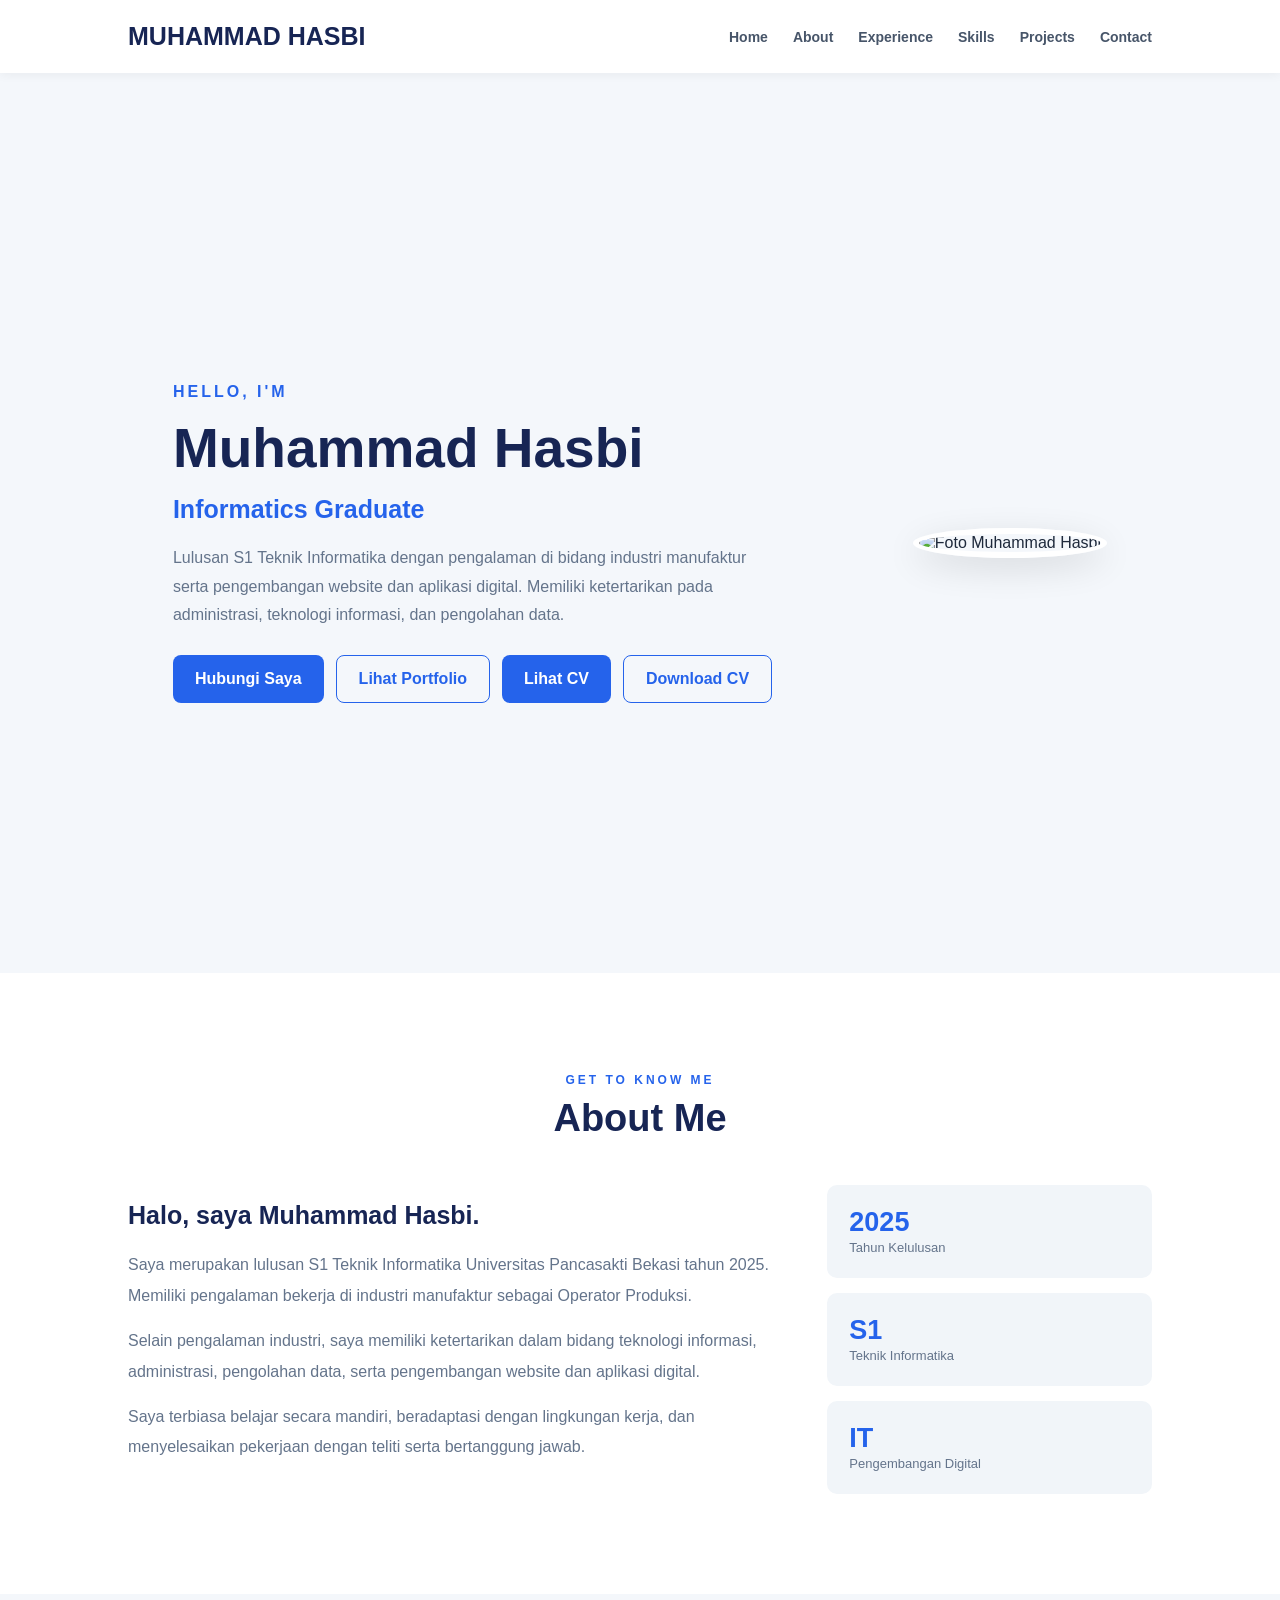
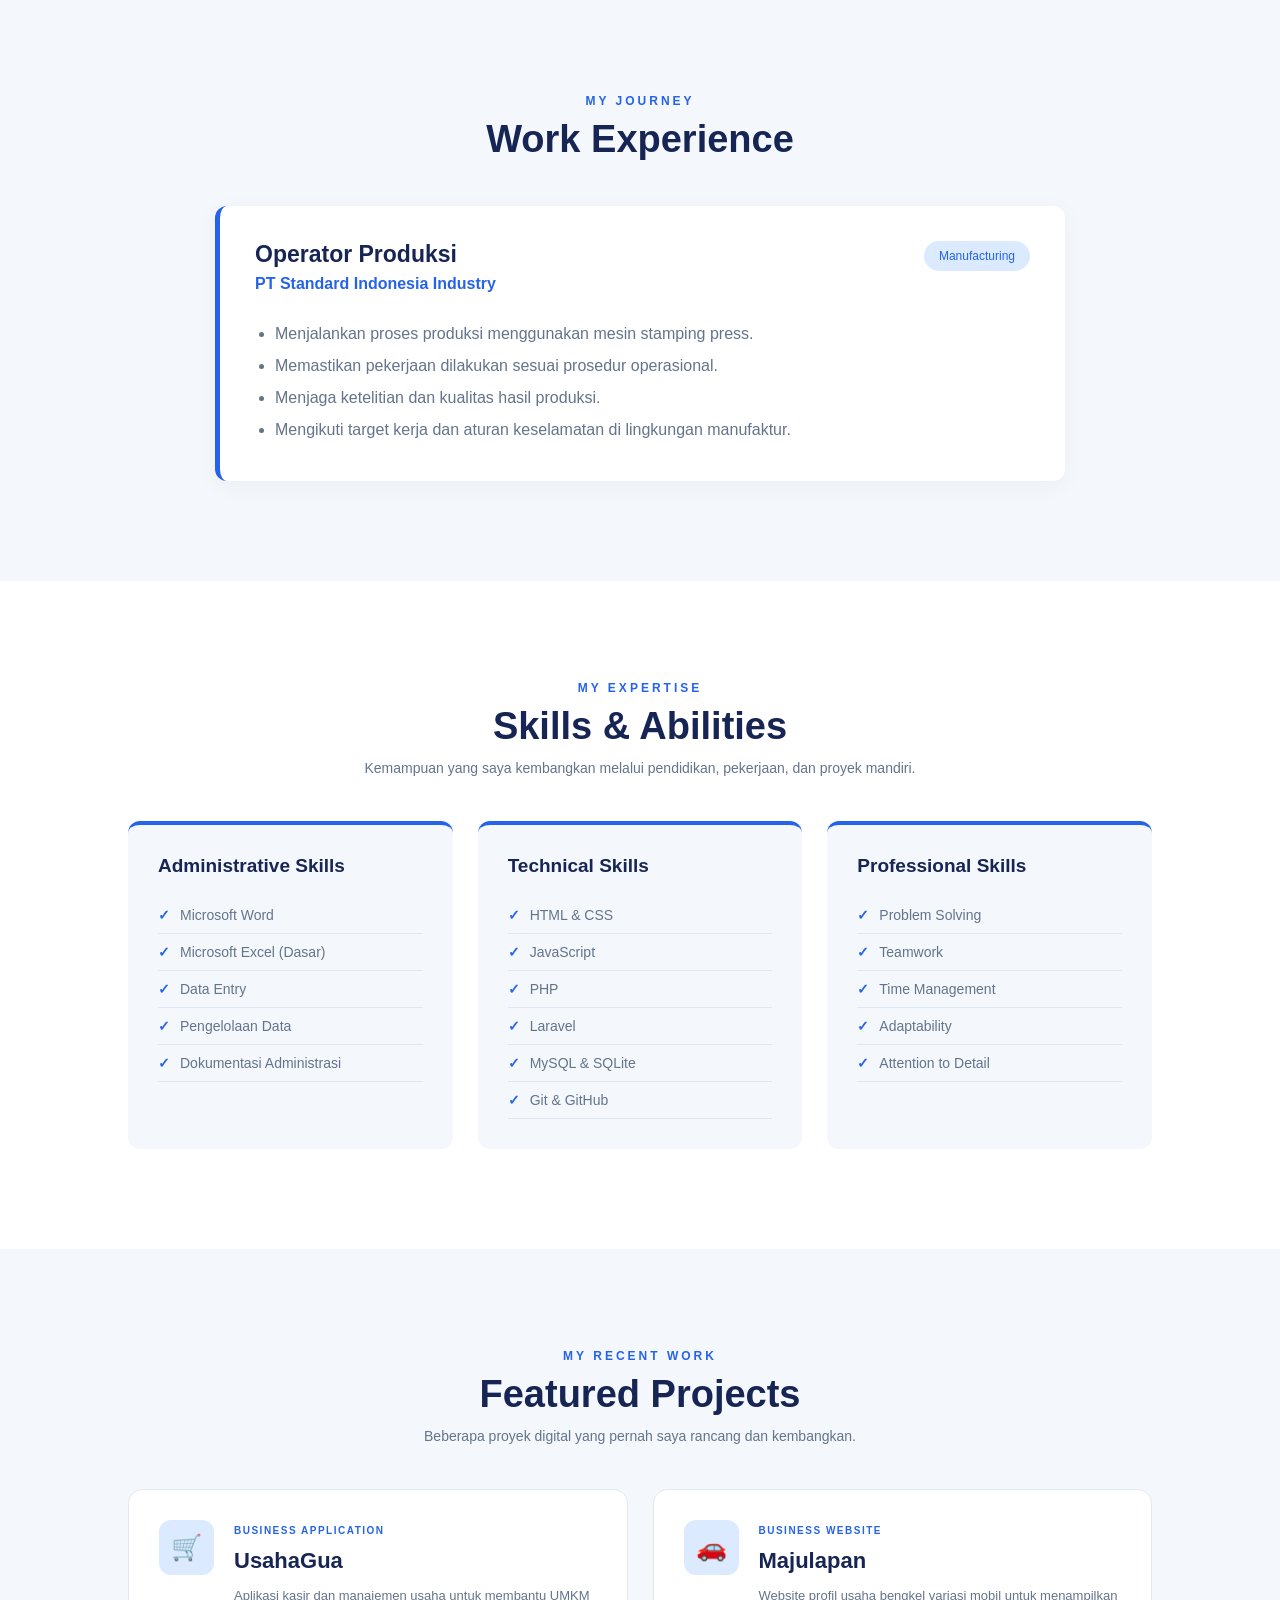
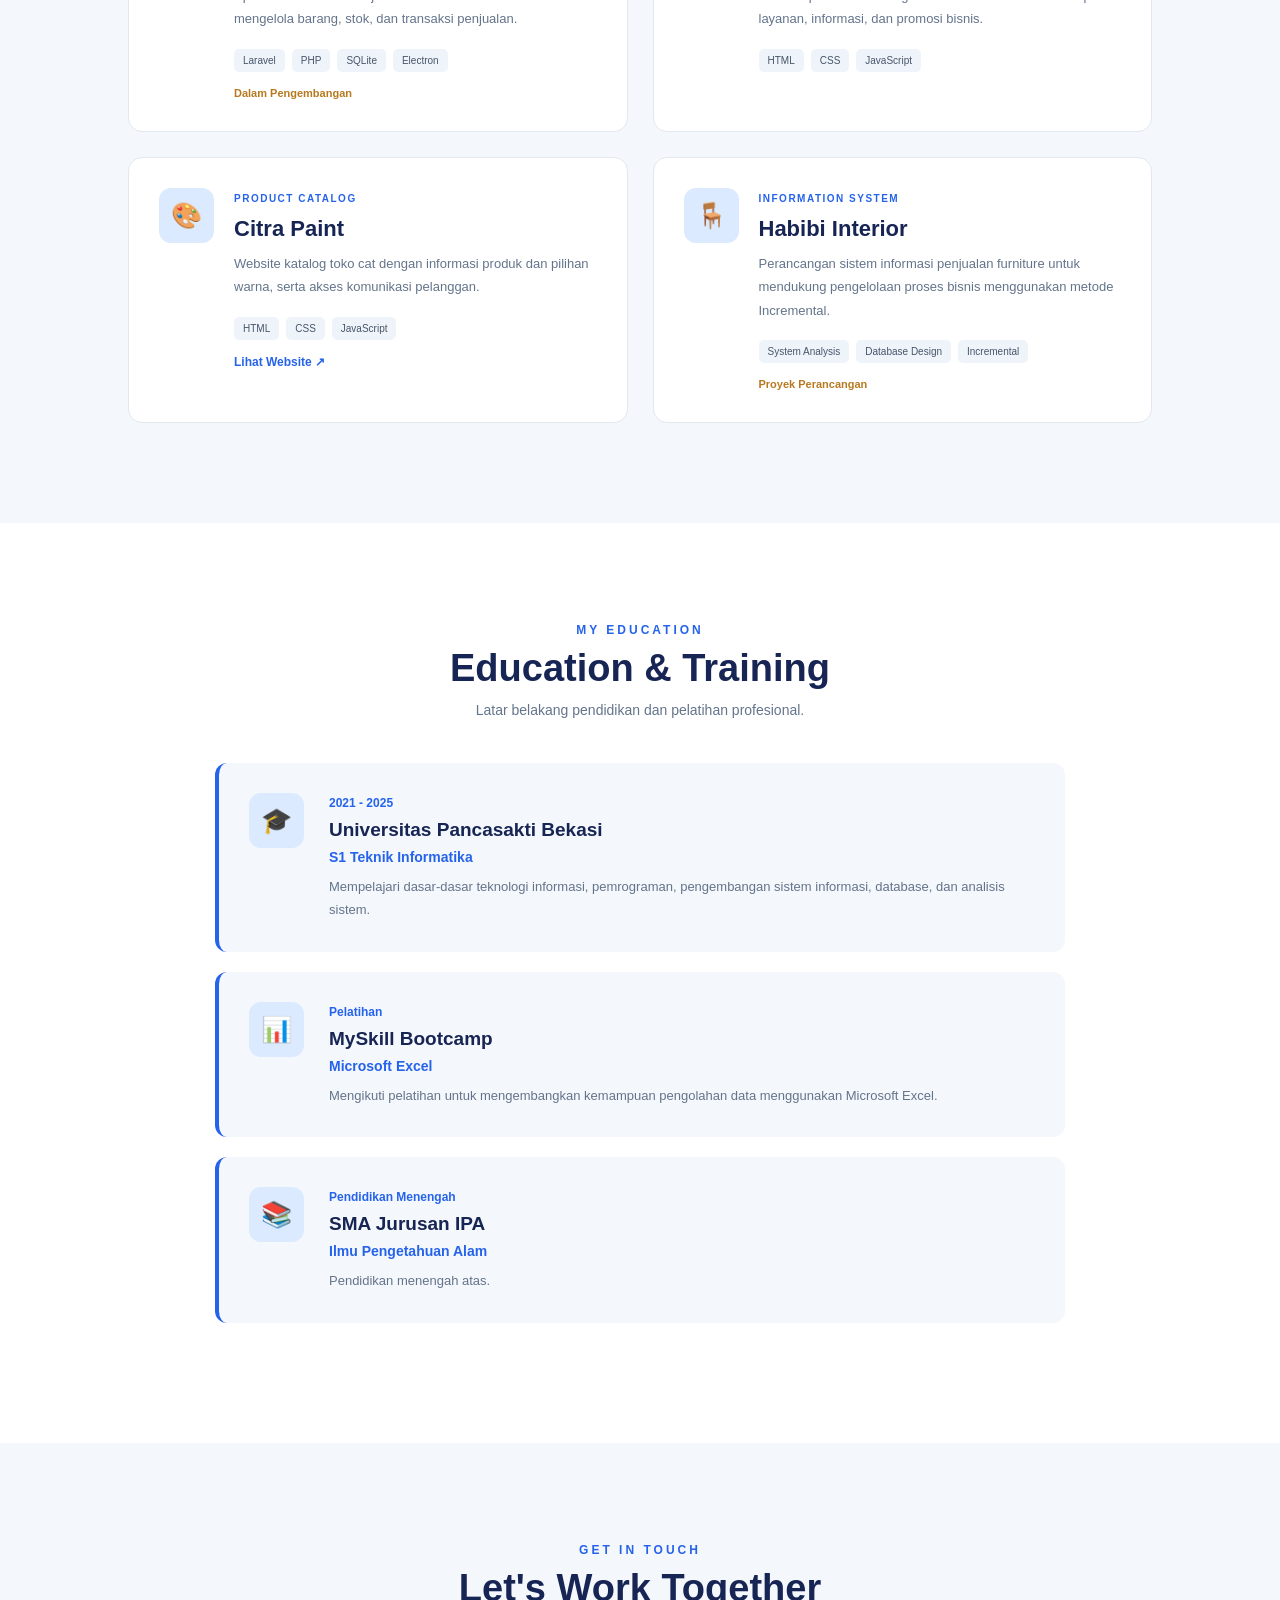
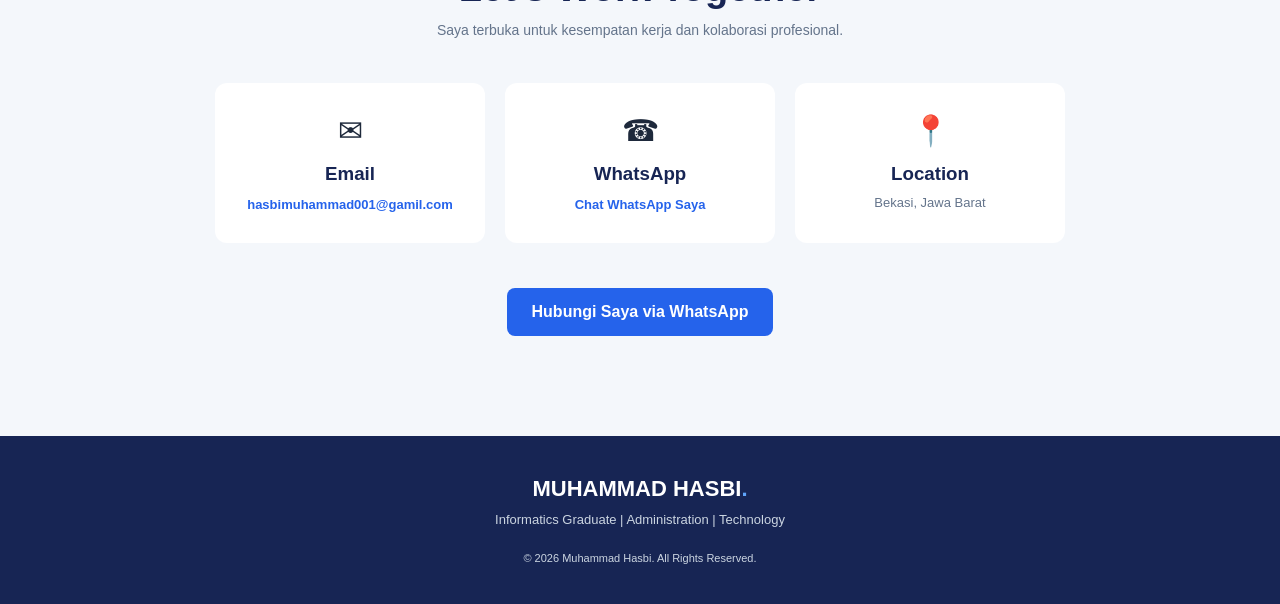
==== index.html @ ee071df4 "Add files via upload" ====
<!DOCTYPE html>
<html lang="id">
<head>
    <meta charset="UTF-8">
    <meta name="viewport" content="width=device-width, initial-scale=1.0">
    <title>Muhammad Hasbi | Portfolio</title>

    <link rel="stylesheet" href="style.css">
</head>
<body>

<!-- NAVBAR -->
<header class="navbar">

    <div class="logo">
       MUHAMMAD HASBI<span></span>
    </div>

    <nav>
        <a href="#home">Home</a>
        <a href="#about">About</a>
        <a href="#experience">Experience</a>
        <a href="#skills">Skills</a>
        <a href="#projects">Projects</a>
        <a href="#contact">Contact</a>
    </nav>

</header>


    
<!-- HERO SECTION -->

<section class="hero" id="home">

    <div class="hero-content">

        <p class="subtitle">HELLO, I'M</p>

        <h1>Muhammad Hasbi</h1>

        <h2>Informatics Graduate</h2>

        <p class="description">
            Lulusan S1 Teknik Informatika dengan pengalaman
            di bidang industri manufaktur serta pengembangan
            website dan aplikasi digital.
            Memiliki ketertarikan pada administrasi,
            teknologi informasi, dan pengolahan data.
        </p>

      
<div class="hero-buttons">

    <a href="#contact" class="btn-primary">
        Hubungi Saya
    </a>

    <a href="#projects" class="btn-secondary">
        Lihat Portfolio
    </a>

    <a href="assets/cv/CV_Muhammad_Hasbi.pdf"
       target="_blank"
       class="btn-primary">
        Lihat CV
    </a>

    <a href="assets/cv/CV_Muhammad_Hasbi.pdf"
       download="CV_Muhammad_Hasbi.pdf"
       class="btn-secondary">
        Download CV
    </a>

</div>

</div>

    
    <!-- PENUTUP HERO CONTENT -->

    <div class="hero-image">

        <img src="assets/images/foto hasbi.jpg"
             alt="Foto Muhammad Hasbi"
             class="profile-photo">

    </div>

</section>


<!-- ABOUT SECTION -->
<section class="about" id="about">

    <div class="section-title">
        <p>GET TO KNOW ME</p>
        <h2>About Me</h2>
    </div>

    <div class="about-content">

        <div class="about-text">
            <h3>Halo, saya Muhammad Hasbi.</h3>

            <p>
                Saya merupakan lulusan S1 Teknik Informatika
                Universitas Pancasakti Bekasi tahun 2025.
                Memiliki pengalaman bekerja di industri
                manufaktur sebagai Operator Produksi.
            </p>

            <p>
                Selain pengalaman industri, saya memiliki
                ketertarikan dalam bidang teknologi informasi,
                administrasi, pengolahan data, serta pengembangan
                website dan aplikasi digital.
            </p>

            <p>
                Saya terbiasa belajar secara mandiri,
                beradaptasi dengan lingkungan kerja,
                dan menyelesaikan pekerjaan dengan teliti
                serta bertanggung jawab.
            </p>
        </div>

        <div class="about-info">
            <div>
                <strong>2025</strong>
                <span>Tahun Kelulusan</span>
            </div>

            <div>
                <strong>S1</strong>
                <span>Teknik Informatika</span>
            </div>

            <div>
                <strong>IT</strong>
                <span>Pengembangan Digital</span>
            </div>
        </div>

    </div>

</section>


<!-- EXPERIENCE SECTION -->
<section class="experience" id="experience">

    <div class="section-title">
        <p>MY JOURNEY</p>
        <h2>Work Experience</h2>
    </div>

    <div class="experience-card">

        <div class="experience-header">
            <div>
                <h3>Operator Produksi</h3>
                <h4>PT Standard Indonesia Industry</h4>
            </div>

            <span>Manufacturing</span>
        </div>

        <ul>
            <li>
                Menjalankan proses produksi menggunakan
                mesin stamping press.
            </li>

            <li>
                Memastikan pekerjaan dilakukan sesuai
                prosedur operasional.
            </li>

            <li>
                Menjaga ketelitian dan kualitas hasil produksi.
            </li>

            <li>
                Mengikuti target kerja dan aturan keselamatan
                di lingkungan manufaktur.
            </li>
        </ul>

    </div>

</section>

<!-- SKILLS SECTION -->
<section class="skills" id="skills">

    <div class="section-title">
        <p>MY EXPERTISE</p>
        <h2>Skills & Abilities</h2>
        <span>Kemampuan yang saya kembangkan melalui pendidikan, pekerjaan, dan proyek mandiri.</span>
    </div>

    <div class="skills-container">

        <div class="skill-box">
            <h3>Administrative Skills</h3>
            <ul>
                <li>Microsoft Word</li>
                <li>Microsoft Excel (Dasar)</li>
                <li>Data Entry</li>
                <li>Pengelolaan Data</li>
                <li>Dokumentasi Administrasi</li>
            </ul>
        </div>

        <div class="skill-box">
            <h3>Technical Skills</h3>
            <ul>
                <li>HTML & CSS</li>
                <li>JavaScript</li>
                <li>PHP</li>
                <li>Laravel</li>
                <li>MySQL & SQLite</li>
                <li>Git & GitHub</li>
            </ul>
        </div>

        <div class="skill-box">
            <h3>Professional Skills</h3>
            <ul>
                <li>Problem Solving</li>
                <li>Teamwork</li>
                <li>Time Management</li>
                <li>Adaptability</li>
                <li>Attention to Detail</li>
            </ul>
        </div>

    </div>

</section>

<!-- PROJECTS SECTION -->
<section class="projects" id="projects">

    <div class="section-title">
        <p>MY RECENT WORK</p>
        <h2>Featured Projects</h2>
        <span>Beberapa proyek digital yang pernah saya rancang dan kembangkan.</span>
    </div>

    <div class="projects-container">

        <!-- PROJECT 1 -->
        <div class="project-card">
            <div class="project-icon">🛒</div>

            <div class="project-content">
                <span class="project-category">BUSINESS APPLICATION</span>

                <h3>UsahaGua</h3>

                <p>
                    Aplikasi kasir dan manajemen usaha untuk
                    membantu UMKM mengelola barang, stok,
                    dan transaksi penjualan.
                </p>

                <div class="tech-stack">
                    <span>Laravel</span>
                    <span>PHP</span>
                    <span>SQLite</span>
                    <span>Electron</span>
                </div>

                <span class="project-progress">Dalam Pengembangan</span>
            </div>
        </div>

        <!-- PROJECT 2 -->
        <div class="project-card">
            <div class="project-icon">🚗</div>

            <div class="project-content">
                <span class="project-category">BUSINESS WEBSITE</span>

                <h3>Majulapan</h3>

                <p>
                    Website profil usaha bengkel variasi mobil
                    untuk menampilkan layanan, informasi,
                    dan promosi bisnis.
                </p>

                <div class="tech-stack">
                    <span>HTML</span>
                    <span>CSS</span>
                    <span>JavaScript</span>
                </div>
            </div>
        </div>

        <!-- PROJECT 3 -->
        <div class="project-card">
            <div class="project-icon">🎨</div>

            <div class="project-content">
                <span class="project-category">PRODUCT CATALOG</span>

                <h3>Citra Paint</h3>

                <p>
                    Website katalog toko cat dengan
                    informasi produk dan pilihan warna,
                    serta akses komunikasi pelanggan.
                </p>

                <div class="tech-stack">
                    <span>HTML</span>
                    <span>CSS</span>
                    <span>JavaScript</span>
                </div>

                <a href="https://hasbimuhammad08.github.io/citrapaint/"
                   target="_blank" class="project-link">
                    Lihat Website ↗
                </a>
            </div>
        </div>

        <!-- PROJECT 4 -->
        <div class="project-card">
            <div class="project-icon">🪑</div>

            <div class="project-content">
                <span class="project-category">INFORMATION SYSTEM</span>

                <h3>Habibi Interior</h3>

                <p>
                    Perancangan sistem informasi penjualan
                    furniture untuk mendukung pengelolaan
                    proses bisnis menggunakan metode Incremental.
                </p>

                <div class="tech-stack">
                    <span>System Analysis</span>
                    <span>Database Design</span>
                    <span>Incremental</span>
                </div>

                <span class="project-progress">Proyek Perancangan</span>
            </div>
        </div>

    </div>

</section>

<!-- EDUCATION SECTION -->
<section class="education" id="education">

    <div class="section-title">
        <p>MY EDUCATION</p>
        <h2>Education & Training</h2>
        <span>Latar belakang pendidikan dan pelatihan profesional.</span>
    </div>

    <div class="education-container">

        <div class="education-card">
            <div class="education-icon">🎓</div>

            <div class="education-info">
                <span class="education-year">2021 - 2025</span>

                <h3>Universitas Pancasakti Bekasi</h3>

                <h4>S1 Teknik Informatika</h4>

                <p>
                    Mempelajari dasar-dasar teknologi informasi,
                    pemrograman, pengembangan sistem informasi,
                    database, dan analisis sistem.
                </p>
            </div>
        </div>

        <div class="education-card">
            <div class="education-icon">📊</div>

            <div class="education-info">
                <span class="education-year">Pelatihan</span>

                <h3>MySkill Bootcamp</h3>

                <h4>Microsoft Excel</h4>

                <p>
                    Mengikuti pelatihan untuk mengembangkan
                    kemampuan pengolahan data menggunakan
                    Microsoft Excel.
                </p>
            </div>
        </div>

        <div class="education-card">
            <div class="education-icon">📚</div>

            <div class="education-info">
                <span class="education-year">Pendidikan Menengah</span>

                <h3>SMA Jurusan IPA</h3>

                <h4>Ilmu Pengetahuan Alam</h4>

                <p>
                    Pendidikan menengah atas.
                </p>
            </div>
        </div>

    </div>

</section>

<!-- CONTACT SECTION -->
<section class="contact" id="contact">

    <div class="section-title">
        <p>GET IN TOUCH</p>
        <h2>Let's Work Together</h2>
        <span>Saya terbuka untuk kesempatan kerja dan kolaborasi profesional.</span>
    </div>

    <div class="contact-container">

      <div class="contact-item">
    <div class="contact-icon">✉</div>
    <h3>Email</h3>

    <a href="mailto:hasbimuhammad001@gmail.com">
        hasbimuhammad001@gamil.com
    </a>
</div>
       <div class="contact-item">
    <div class="contact-icon">☎</div>
    <h3>WhatsApp</h3>

    <a href="https://wa.me/6285930466688"
       target="_blank"
       rel="noopener">
        Chat WhatsApp Saya
    </a>
</div>

        <div class="contact-item">
            <div class="contact-icon">📍</div>
            <h3>Location</h3>
            <p>Bekasi, Jawa Barat</p>
        </div>

    </div>

    <a href="https://wa.me/6285930466688"
       target="_blank"
       class="contact-button">
        Hubungi Saya via WhatsApp
    </a>

</section>

<!-- FOOTER -->
<footer class="footer">

    <h3>MUHAMMAD HASBI<span>.</span></h3>

    <p>
        Informatics Graduate | Administration | Technology
    </p>

    <p class="copyright">
        © 2026 Muhammad Hasbi. All Rights Reserved.
    </p>

</footer>

<script src="script.js"></script>

</body>
</body>
</html>
---- style.css ----
* {
    margin: 0;
    padding: 0;
    box-sizing: border-box;
}

body {
    font-family: Arial, sans-serif;
    background: #f4f7fb;
    color: #1e293b;
}

.hero {
    min-height: 100vh;
    display: flex;
    align-items: center;
    justify-content: space-around;
    padding: 100px 10% 60px;
    gap: 50px;
}

.hero-content {
    max-width: 600px;
}

.subtitle {
    color: #2563eb;
    font-weight: bold;
    letter-spacing: 3px;
    margin-bottom: 15px;
}

.hero h1 {
    font-size: 55px;
    color: #172554;
    margin-bottom: 15px;
}

.hero h2 {
    font-size: 25px;
    color: #2563eb;
    margin-bottom: 20px;
}

.description {
    font-size: 16px;
    line-height: 1.8;
    color: #64748b;
}

.hero-buttons {
    display: flex;
    gap: 12px;
    margin-top: 25px;
    flex-wrap: wrap;
}

.hero-buttons a {
    display: inline-flex;
    align-items: center;
    justify-content: center;
    text-decoration: none;
    padding: 14px 22px;
    border-radius: 8px;
    font-weight: bold;
    transition: 0.3s;
}

.hero-buttons a:hover {
    transform: translateY(-3px);
}

.btn-primary {
    background: #2563eb;
    color: white;
}

.btn-secondary {
    border: 1px solid #2563eb;
    color: #2563eb;
}

.profile-placeholder {
    width: 280px;
    height: 280px;
    border-radius: 50%;
    background: #dbeafe;
    display: flex;
    align-items: center;
    justify-content: center;
    font-size: 70px;
    font-weight: bold;
    color: #2563eb;
}

/* NAVBAR */

.navbar {
    width: 100%;
    padding: 22px 10%;
    display: flex;
    justify-content: space-between;
    align-items: center;
    background: white;
    position: sticky;
    top: 0;
    z-index: 100;
    box-shadow: 0 2px 10px rgba(0,0,0,0.05);
}

.logo {
    font-size: 25px;
    font-weight: bold;
    color: #172554;
}

.logo span {
    color: #2563eb;
}

.navbar nav {
    display: flex;
    gap: 25px;
}

.navbar nav a {
    text-decoration: none;
    color: #475569;
    font-size: 14px;
    font-weight: bold;
    transition: 0.3s;
}

.navbar nav a:hover {
    color: #2563eb;
}

/* SECTION TITLE */

.section-title {
    text-align: center;
    margin-bottom: 45px;
}

.section-title p {
    color: #2563eb;
    font-weight: bold;
    letter-spacing: 3px;
    font-size: 12px;
}

.section-title h2 {
    font-size: 38px;
    color: #172554;
    margin-top: 10px;
}

/* ABOUT */

.about {
    padding: 100px 10%;
    background: white;
}

.about-content {
    display: grid;
    grid-template-columns: 2fr 1fr;
    gap: 50px;
    align-items: center;
}

.about-text h3 {
    font-size: 25px;
    margin-bottom: 20px;
    color: #172554;
}

.about-text p {
    color: #64748b;
    line-height: 1.9;
    margin-bottom: 15px;
}

.about-info {
    display: grid;
    gap: 15px;
}

.about-info div {
    background: #f1f5f9;
    padding: 22px;
    border-radius: 10px;
}

.about-info strong {
    display: block;
    font-size: 27px;
    color: #2563eb;
}

.about-info span {
    color: #64748b;
    font-size: 13px;
}

/* EXPERIENCE */

.experience {
    padding: 100px 10%;
    background: #f4f7fb;
}

.experience-card {
    max-width: 850px;
    margin: auto;
    background: white;
    padding: 35px;
    border-radius: 12px;
    border-left: 5px solid #2563eb;
    box-shadow: 0 5px 25px rgba(0,0,0,0.04);
}

.experience-header {
    display: flex;
    justify-content: space-between;
    gap: 15px;
    margin-bottom: 25px;
}

.experience-header h3 {
    color: #172554;
    font-size: 23px;
}

.experience-header h4 {
    color: #2563eb;
    margin-top: 7px;
}

.experience-header span {
    background: #dbeafe;
    color: #2563eb;
    padding: 8px 15px;
    border-radius: 20px;
    font-size: 12px;
    height: fit-content;
}

.experience-card ul {
    padding-left: 20px;
    color: #64748b;
    line-height: 2;
}

/* SKILLS SECTION */

.skills {
    padding: 100px 10%;
    background: white;
}

.section-title span {
    display: block;
    color: #64748b;
    margin-top: 12px;
    font-size: 14px;
}

.skills-container {
    display: grid;
    grid-template-columns: repeat(3, 1fr);
    gap: 25px;
}

.skill-box {
    padding: 30px;
    background: #f4f7fb;
    border-radius: 12px;
    border-top: 4px solid #2563eb;
    transition: 0.3s;
}

.skill-box:hover {
    transform: translateY(-5px);
    box-shadow: 0 10px 25px rgba(0,0,0,0.07);
}

.skill-box h3 {
    color: #172554;
    margin-bottom: 20px;
    font-size: 19px;
}

.skill-box ul {
    list-style: none;
}

.skill-box li {
    padding: 10px 0;
    color: #64748b;
    border-bottom: 1px solid #e2e8f0;
    font-size: 14px;
}

.skill-box li::before {
    content: "✓";
    color: #2563eb;
    margin-right: 10px;
    font-weight: bold;
}

/* PROJECTS SECTION */

.projects {
    padding: 100px 10%;
    background: #f4f7fb;
}

.projects-container {
    display: grid;
    grid-template-columns: repeat(2, 1fr);
    gap: 25px;
}

.project-card {
    background: white;
    padding: 30px;
    border-radius: 14px;
    display: flex;
    gap: 20px;
    border: 1px solid #e2e8f0;
    transition: 0.3s;
}

.project-card:hover {
    transform: translateY(-6px);
    box-shadow: 0 12px 30px rgba(0,0,0,0.08);
}

.project-icon {
    min-width: 55px;
    height: 55px;
    background: #dbeafe;
    display: flex;
    align-items: center;
    justify-content: center;
    border-radius: 12px;
    font-size: 25px;
}

.project-content {
    flex: 1;
}

.project-category {
    font-size: 10px;
    color: #2563eb;
    font-weight: bold;
    letter-spacing: 1.5px;
}

.project-content h3 {
    color: #172554;
    font-size: 22px;
    margin: 10px 0;
}

.project-content p {
    color: #64748b;
    font-size: 13px;
    line-height: 1.8;
}

.tech-stack {
    display: flex;
    flex-wrap: wrap;
    gap: 7px;
    margin-top: 18px;
}

.tech-stack span {
    background: #eff4fb;
    color: #475569;
    padding: 6px 9px;
    border-radius: 5px;
    font-size: 10px;
}

.project-progress {
    display: inline-block;
    margin-top: 15px;
    font-size: 11px;
    color: #b7791f;
    font-weight: bold;
}

.project-link {
    display: inline-block;
    margin-top: 15px;
    color: #2563eb;
    font-size: 12px;
    font-weight: bold;
    text-decoration: none;
}

/* EDUCATION SECTION */

.education {
    padding: 100px 10%;
    background: white;
}

.education-container {
    max-width: 850px;
    margin: auto;
}

.education-card {
    display: flex;
    gap: 25px;
    padding: 30px;
    background: #f4f7fb;
    border-radius: 12px;
    margin-bottom: 20px;
    border-left: 4px solid #2563eb;
    transition: 0.3s;
}

.education-card:hover {
    transform: translateX(5px);
}

.education-icon {
    min-width: 55px;
    height: 55px;
    background: #dbeafe;
    display: flex;
    justify-content: center;
    align-items: center;
    border-radius: 12px;
    font-size: 25px;
}

.education-year {
    color: #2563eb;
    font-size: 12px;
    font-weight: bold;
}

.education-info h3 {
    color: #172554;
    margin: 8px 0;
    font-size: 19px;
}

.education-info h4 {
    color: #2563eb;
    font-size: 14px;
    margin-bottom: 10px;
}

.education-info p {
    color: #64748b;
    font-size: 13px;
    line-height: 1.8;
}

/* CONTACT SECTION */

.contact {
    padding: 100px 10%;
    background: #f4f7fb;
    text-align: center;
}

.contact-container {
    display: grid;
    grid-template-columns: repeat(3, 1fr);
    gap: 20px;
    max-width: 850px;
    margin: 45px auto;
}

.contact-item {
    background: white;
    padding: 30px 15px;
    border-radius: 12px;
}

.contact-icon {
    font-size: 30px;
    margin-bottom: 15px;
}

.contact-item h3 {
    color: #172554;
    margin-bottom: 10px;
}

.contact-item p {
    color: #64748b;
    font-size: 13px;
}

.contact-button {
    display: inline-block;
    background: #2563eb;
    color: white;
    text-decoration: none;
    padding: 15px 25px;
    border-radius: 8px;
    font-weight: bold;
}

/* LINK EMAIL & WHATSAPP */

.contact-item a {
    display: inline-block;
    color: #2563eb;
    text-decoration: none;
    font-size: 13px;
    font-weight: 600;
    transition: 0.3s;
}

.contact-item a:hover {
    color: #172554;
    text-decoration: underline;
}

/* FOOTER */

.footer {
    background: #172554;
    color: white;
    padding: 40px 10%;
    text-align: center;
}

.footer h3 {
    font-size: 22px;
}

.footer h3 span {
    color: #60a5fa;
}

.footer p {
    color: #cbd5e1;
    font-size: 13px;
    margin-top: 10px;
}

.copyright {
    margin-top: 25px !important;
    font-size: 11px !important;
}

/* RESPONSIVE DESIGN */

/* TABLET */
@media screen and (max-width: 992px) {

    .hero {
        padding: 60px 5%;
        gap: 30px;
    }

    .hero h1 {
        font-size: 42px;
    }

    .about,
    .experience,
    .skills,
    .projects,
    .education,
    .contact {
        padding: 75px 5%;
    }

    .skills-container {
        grid-template-columns: repeat(2, 1fr);
    }

}

/* MOBILE */
@media screen and (max-width: 768px) {

    .navbar {
        padding: 20px 5%;
        flex-direction: column;
        gap: 20px;
    }

    .navbar nav {
        flex-wrap: wrap;
        justify-content: center;
        gap: 15px;
    }

    .navbar nav a {
        font-size: 12px;
    }

    .hero {
        flex-direction: column-reverse;
        text-align: center;
        padding: 55px 7%;
    }

    .hero-content {
        width: 100%;
    }

    .hero h1 {
        font-size: 38px;
    }

    .hero h2 {
        font-size: 20px;
    }

    .hero-buttons {
        justify-content: center;
        flex-wrap: wrap;
    }

    .profile-placeholder {
        width: 180px;
        height: 180px;
        font-size: 45px;
    }

    .about-content {
        grid-template-columns: 1fr;
    }

    .skills-container {
        grid-template-columns: 1fr;
    }

    .projects-container {
        grid-template-columns: 1fr;
    }

    .contact-container {
        grid-template-columns: 1fr;
    }

    .experience-header {
        flex-direction: column;
    }

    .section-title h2 {
        font-size: 30px;
    }

    .education-card {
        align-items: flex-start;
        padding: 20px;
    }

    .project-card {
        padding: 20px;
    }

    .footer {
        padding: 35px 5%;
    }

}
/* PROFILE PHOTO */

.profile-photo {
    width: 280px;
    height: 280px;
    object-fit: cover;
    object-position: center;
    border-radius: 50%;
    border: 6px solid white;
    box-shadow: 0 10px 35px rgba(0,0,0,0.12);
}

@media screen and (max-width: 768px) {
    .profile-photo {
        width: 180px;
        height: 180px;
    }
}

/* =========================
   CV BUTTONS
========================= */

.cv-actions {
    display: flex;
    gap: 12px;
    margin-top: 20px;
    flex-wrap: wrap;
}

.cv-actions a {
    display: inline-flex;
    align-items: center;
    justify-content: center;
    padding: 13px 22px;
    border-radius: 8px;
    font-size: 13px;
    font-weight: bold;
    text-decoration: none;
    transition: 0.3s;
}

.btn-view {
    background: #172554;
    color: white;
}

.btn-download {
    background: #2563eb;
    color: white;
}

.cv-actions a:hover {
    transform: translateY(-3px);
    opacity: 0.9;
}

@media screen and (max-width: 768px) {
    .cv-actions {
        justify-content: center;
    }
}

/* =========================
   HERO BUTTON RESPONSIVE
========================= */

@media screen and (max-width: 768px) {
    .hero-buttons {
        justify-content: center;
        flex-wrap: wrap;
    }
}
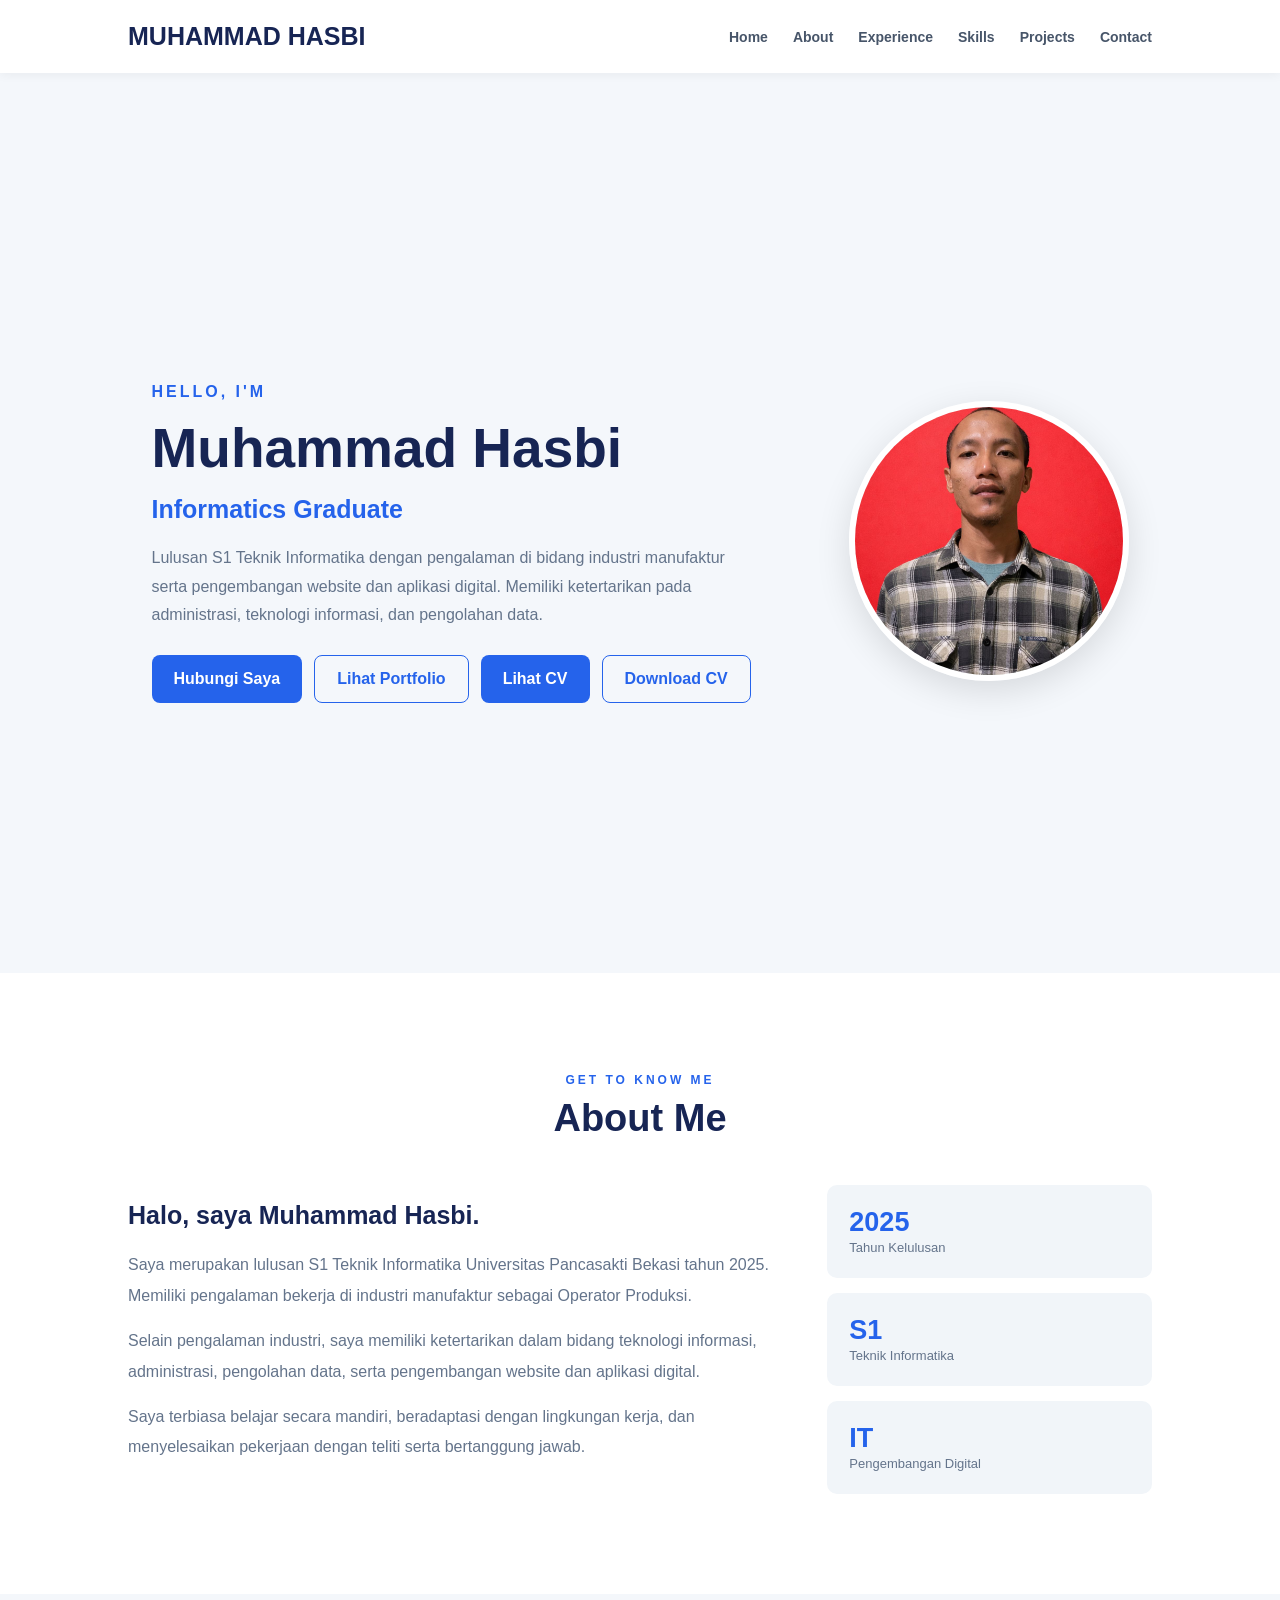
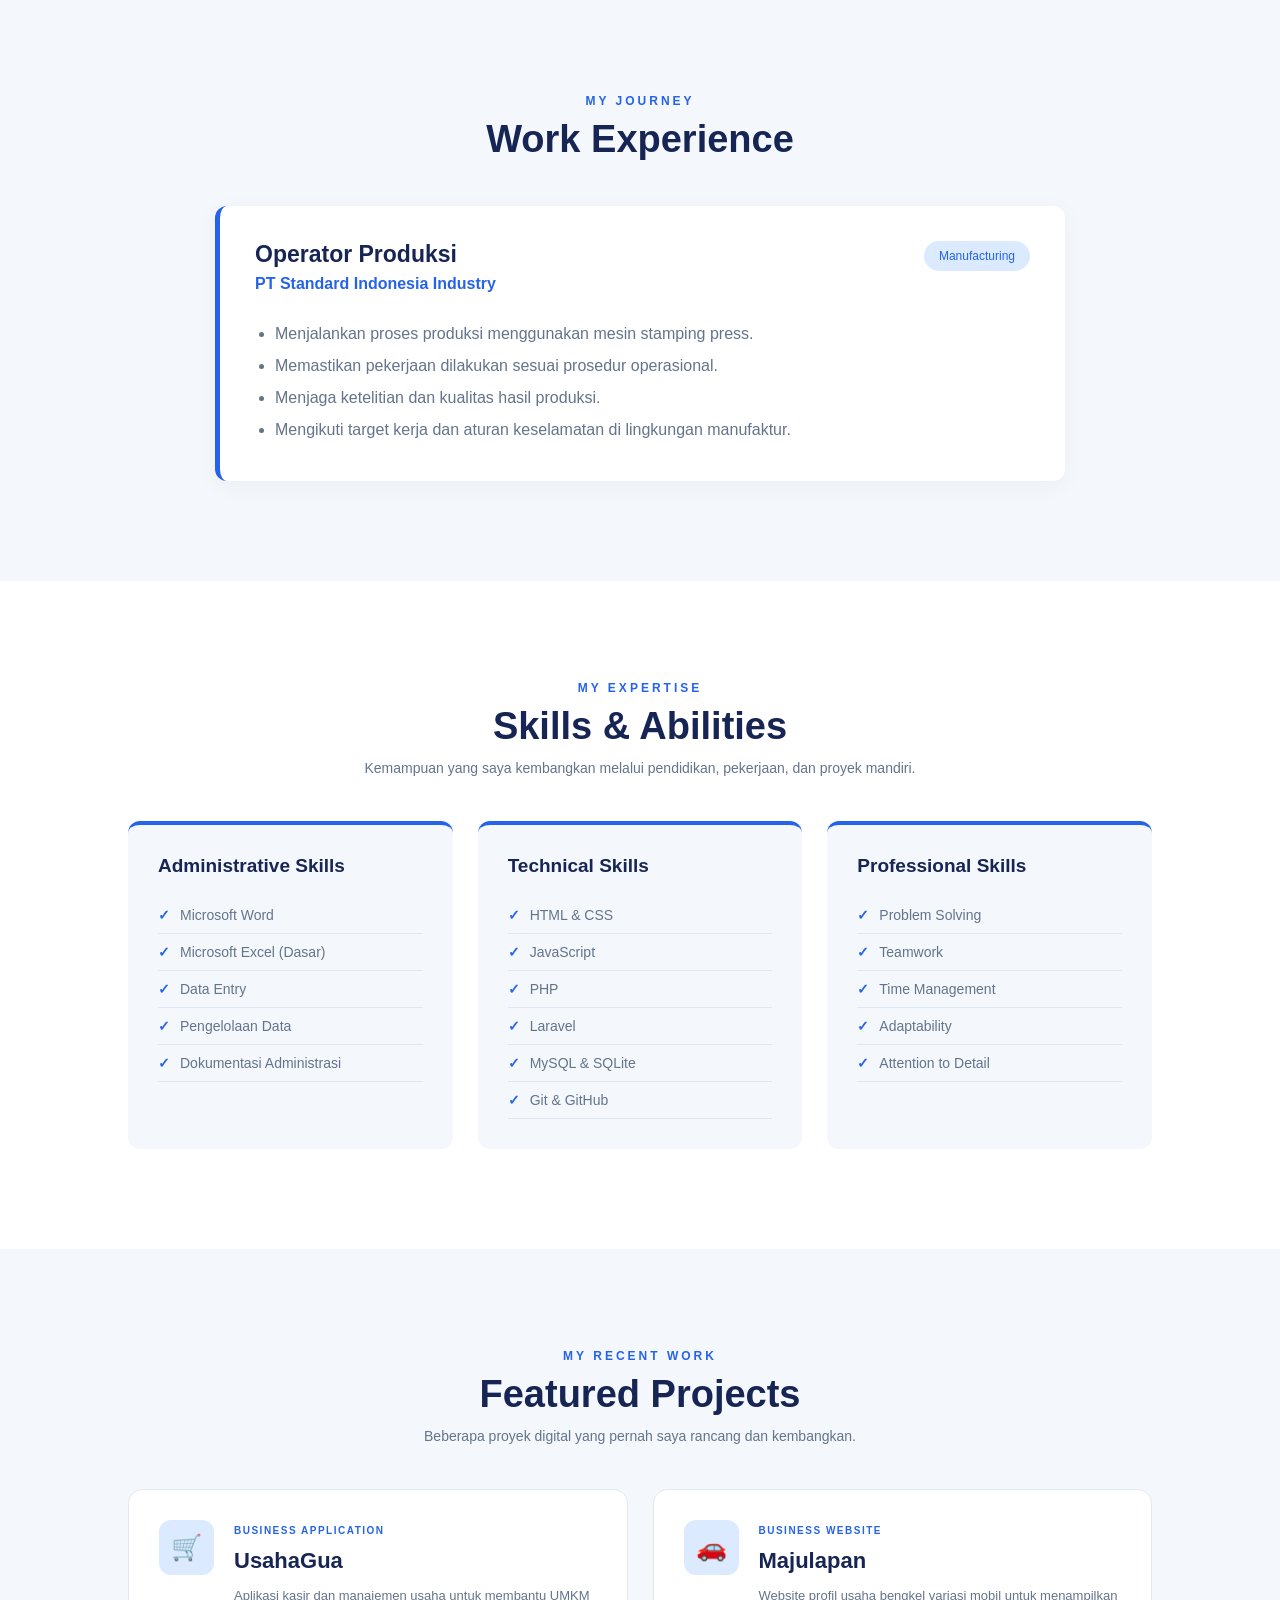
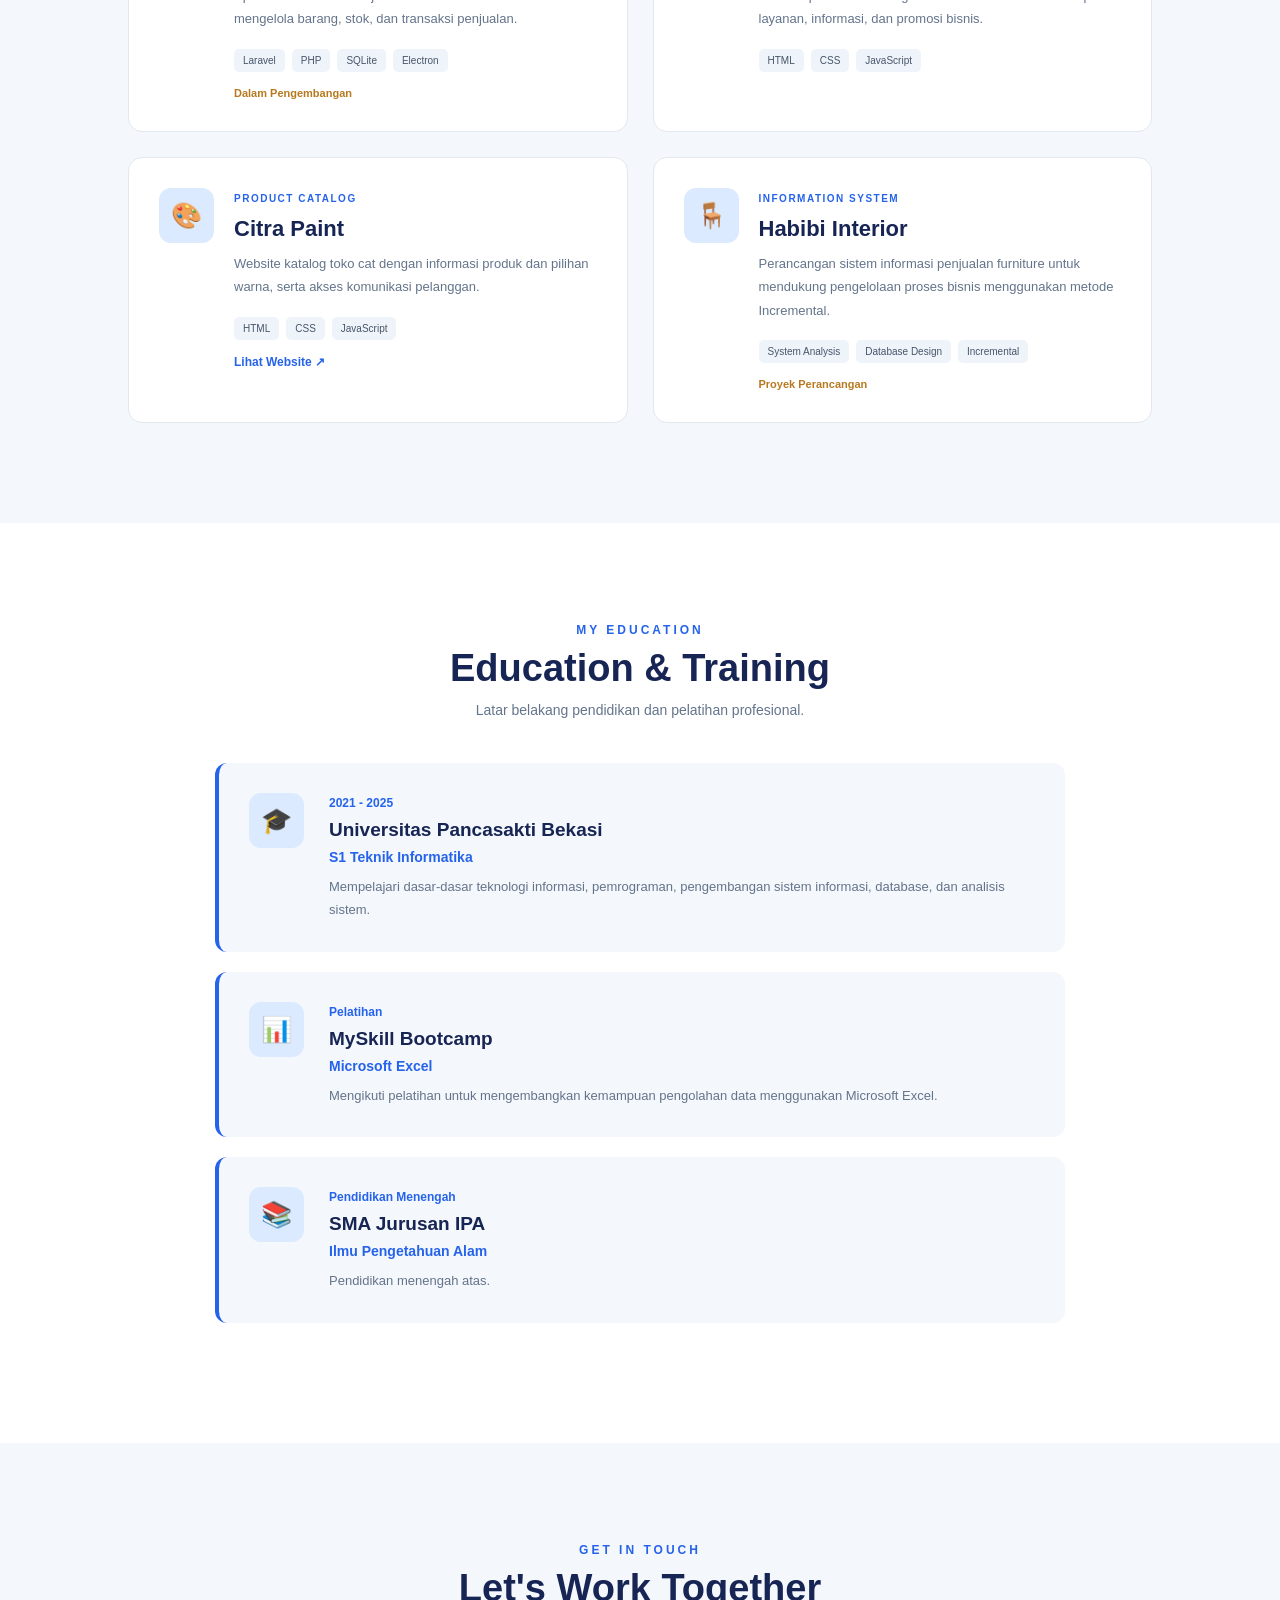
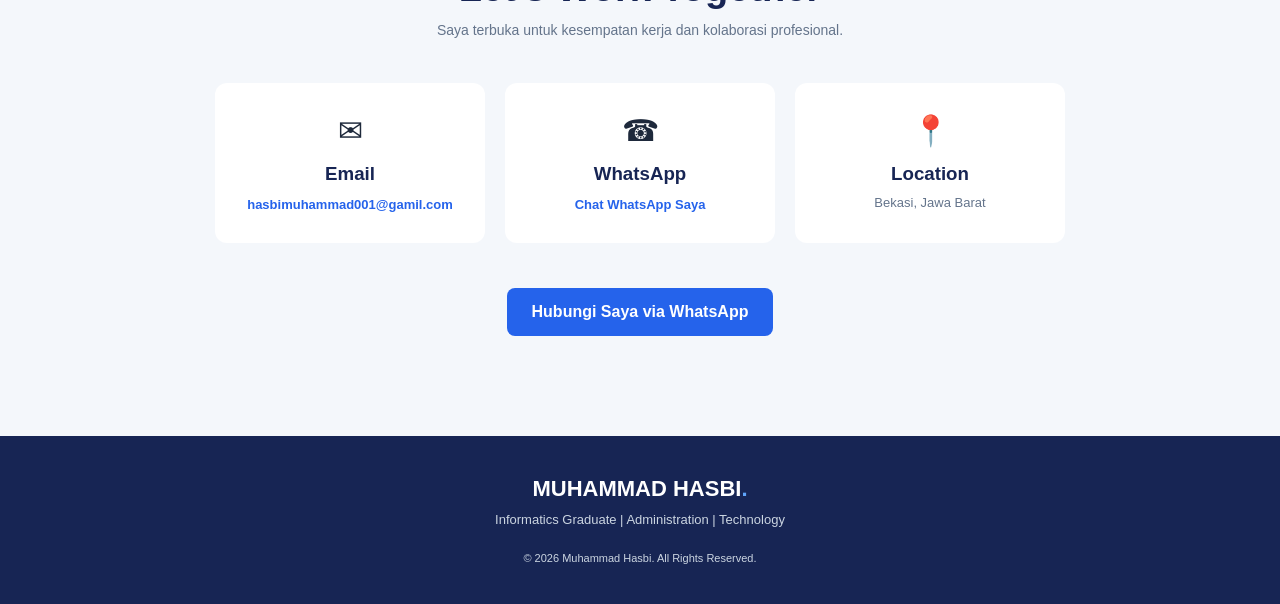
==== commit 66c16d7f: "Add files via upload" ====
--- a/index.html
+++ b/index.html
@@ -60,17 +60,17 @@
         Lihat Portfolio
     </a>
 
-    <a href="assets/cv/CV_Muhammad_Hasbi.pdf"
-       target="_blank"
-       class="btn-primary">
-        Lihat CV
-    </a>
-
-    <a href="assets/cv/CV_Muhammad_Hasbi.pdf"
-       download="CV_Muhammad_Hasbi.pdf"
-       class="btn-secondary">
-        Download CV
-    </a>
+    <a href="CV_Muhammad_Hasbi.pdf"
+   target="_blank"
+   class="btn-primary">
+    Lihat CV
+</a>
+
+<a href="CV_Muhammad_Hasbi.pdf"
+   download="CV_Muhammad_Hasbi.pdf"
+   class="btn-secondary">
+    Download CV
+</a>
 
 </div>
 
@@ -81,10 +81,7 @@
 
     <div class="hero-image">
 
-        <img src="assets/images/foto hasbi.jpg"
-             alt="Foto Muhammad Hasbi"
-             class="profile-photo">
-
+        <img src="foto hasbi.jpg" alt="Foto Muhammad Hasbi" class="profile-photo">
     </div>
 
 </section>
